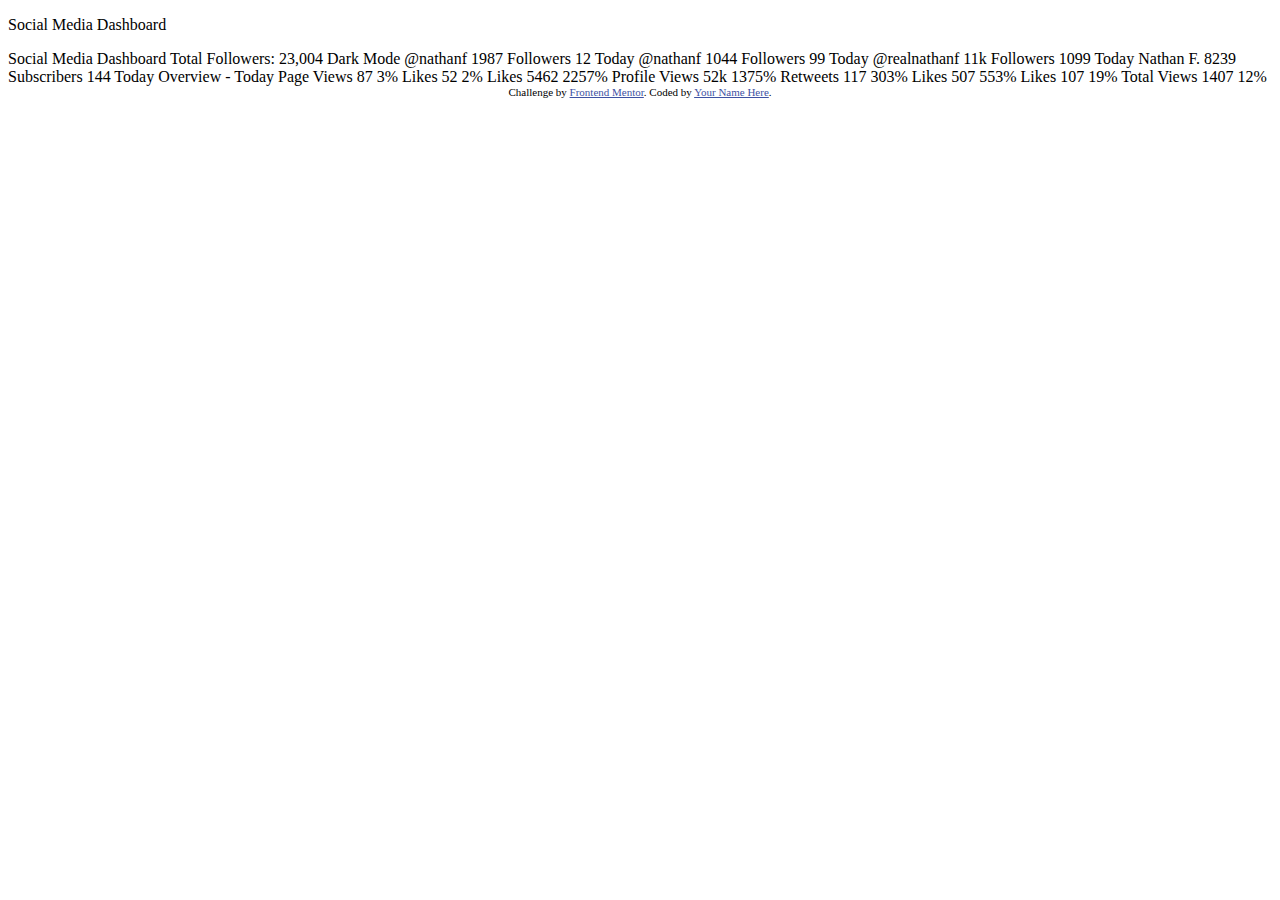
==== index.html @ eeecdb1b "organizing" ====
<!DOCTYPE html>
<html lang="en">
<head>
  <meta charset="UTF-8">
  <meta name="viewport" content="width=device-width, initial-scale=1.0"> <!-- displays site properly based on user's device -->

  <link rel="icon" type="image/png" sizes="32x32" href="./images/favicon-32x32.png">
  
  <title>Frontend Mentor | [Challenge Name Here]</title>

  <link rel="stylesheet" href="css/index.css">

  <!-- Feel free to remove these styles or customise in your own stylesheet 👍 -->
  <style>
    .attribution { font-size: 11px; text-align: center; }
    .attribution a { color: hsl(228, 45%, 44%); }
  </style>
</head>
<body>

  <p>  Social Media Dashboard  </p>
  Social Media Dashboard
  Total Followers: 23,004

  Dark Mode

  

  @nathanf
  1987
  Followers
  12 Today

  @nathanf
  1044
  Followers
  99 Today

  @realnathanf
  11k
  Followers
  1099 Today

  Nathan F.
  8239
  Subscribers
  144 Today



  Overview - Today

  Page Views
  87
  3%

  Likes
  52
  2%

  Likes
  5462
  2257%

  Profile Views
  52k
  1375%

  Retweets
  117
  303%

  Likes
  507
  553%

  Likes
  107
  19%

  Total Views
  1407
  12%
  
  <div class="attribution">
    Challenge by <a href="https://www.frontendmentor.io?ref=challenge" target="_blank">Frontend Mentor</a>. 
    Coded by <a href="#">Your Name Here</a>.
  </div>
</body>
</html>
---- css/index.css ----
/* Font */
@import url('https://fonts.googleapis.com/css2?family=Inter:wght@400;700&display=swap');


/* CSS Files Import */
@import url("sections/fonts.css");
@import url("sections/layout.css");


/* // CSS Variables = Reusability // */
:root {
    --inter: "Inter", sans-serif;

    /* Primary Colors */
    --limeGreen: hsl(163, 72%, 41%);
    --brightRed: hsl(356, 69%, 56%);
    --facebook: hsl(208, 92%, 53%);
    --twitter: hsl(203, 89%, 53%);
    --instagram1: hsl(37, 97%, 70%);
    --instagram2: hsl(329, 70%, 58%);
    --youtube: hsl(348, 97%, 39%);
    /* Toggle Colors */
    --toggleLight: hsl(230, 22%, 74%);
    --toggleDark: hsl(210, 78%, 56%);
    --toggleDark2: hsl(146, 68%, 55%);
    /* Dark Theme Colors */
    --darkBG: hsl(230, 17%, 14%);
    --darkTopBG: hsl(232, 19%, 15%);
    --darkCardBG: hsl(228, 28%, 20%);
    --darkText: hsl(228, 34%, 66%);
    --darkWhite: hsl(0, 0%, 100%);
}
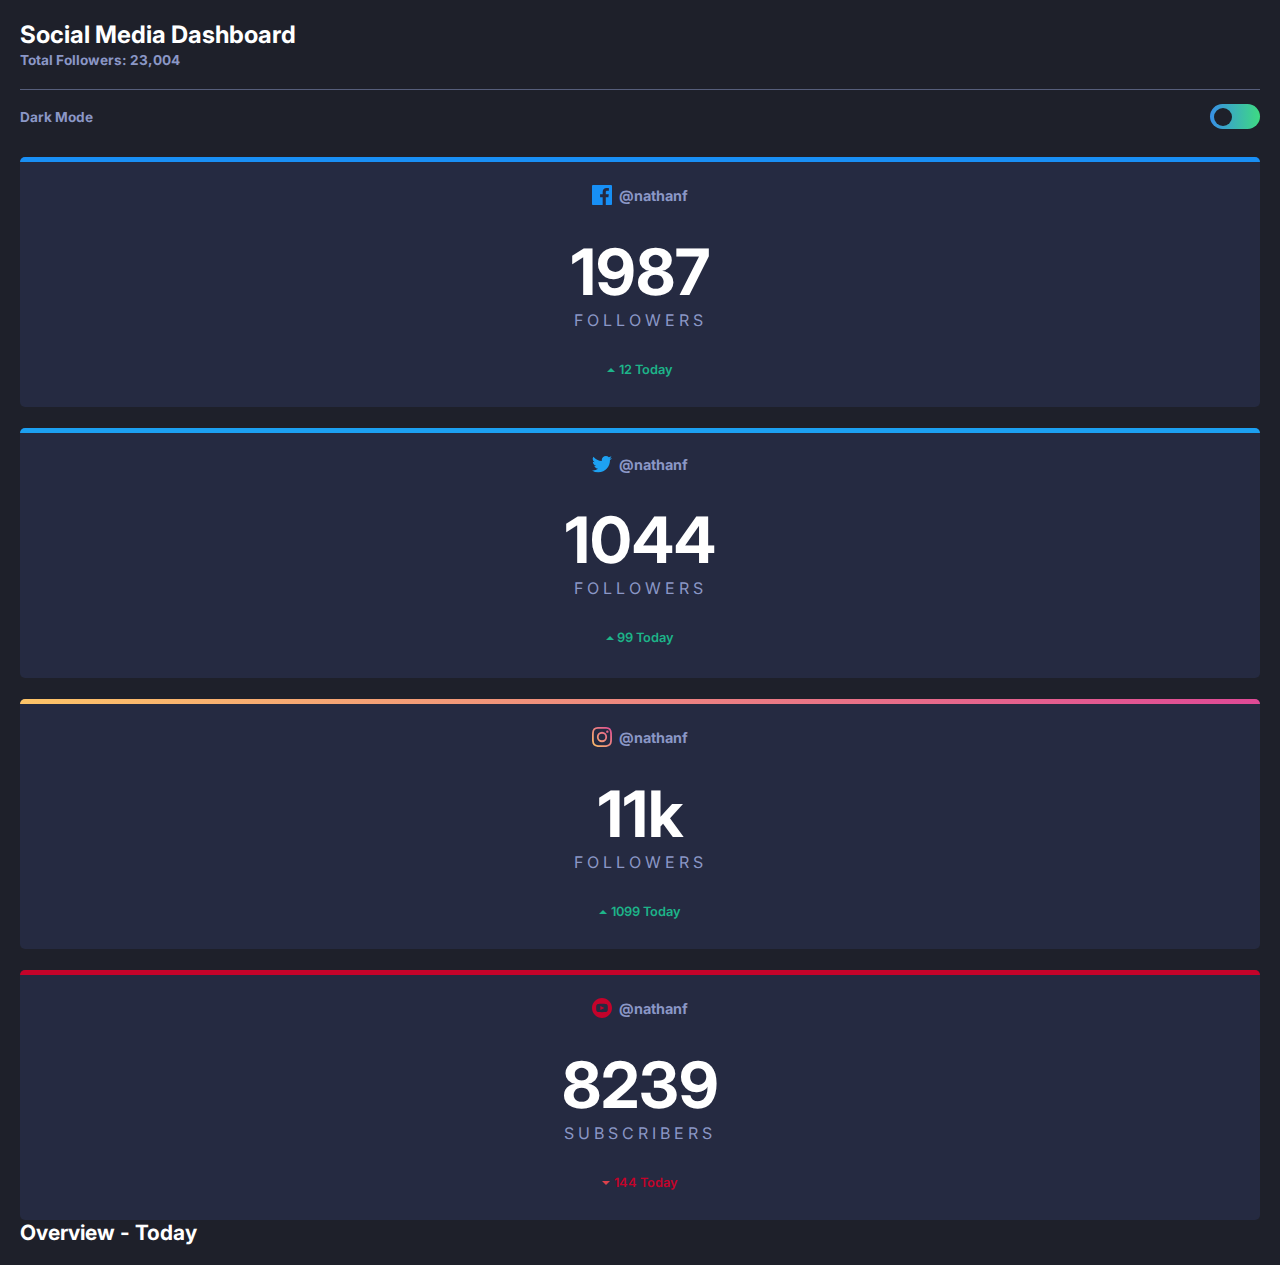
==== commit 8551cf7b: "30% Finished" ====
--- a/index.html
+++ b/index.html
@@ -2,89 +2,104 @@
 <html lang="en">
 <head>
   <meta charset="UTF-8">
-  <meta name="viewport" content="width=device-width, initial-scale=1.0"> <!-- displays site properly based on user's device -->
-
+  <meta name="viewport" content="width=device-width, initial-scale=1.0"> 
   <link rel="icon" type="image/png" sizes="32x32" href="./images/favicon-32x32.png">
   
   <title>Frontend Mentor | [Challenge Name Here]</title>
 
   <link rel="stylesheet" href="css/index.css">
 
-  <!-- Feel free to remove these styles or customise in your own stylesheet 👍 -->
-  <style>
-    .attribution { font-size: 11px; text-align: center; }
-    .attribution a { color: hsl(228, 45%, 44%); }
-  </style>
 </head>
 <body>
 
-  <p>  Social Media Dashboard  </p>
-  Social Media Dashboard
-  Total Followers: 23,004
+  <div class="container">
+    <header>
+      <div class="header-title">
+        <h1>Social Media Dashboard</h1>
+        <span class="header-subtitle">Total Followers: 23,004</span>
+      </div>
+      <div class="header-toggle">
+        <span>Dark Mode</span>
+        <div class="header-toggleButton">
+          <input type="checkbox" id="toggle-btn">
+          <label for="toggle-btn"></label>
+        </div>
+      </div>
+    </header>
 
-  Dark Mode
+    <main>
+      <div class="card-container">
+        <div class="cards fb-card">
+          <div class="cards-top">
+            <img src="images/icon-facebook.svg" alt="Facebook Logo">
+            <span class="username">@nathanf</span>
+          </div>
+          <div class="cards-middle">
+            <h3>1987</h3>
+            <p>Followers</p>
+          </div>
+          <div class="cards-bottom">
+            <img src="images/icon-up.svg" alt="Increase Arrow">
+            <span>12 Today</span>
+          </div>
+        </div>
 
-  
+        <div class="cards twitter-card">
+          <div class="cards-top">
+            <img src="images/icon-twitter.svg" alt="Twitter Logo">
+            <span class="username">@nathanf</span>
+          </div>
+          <div class="cards-middle">
+            <h3>1044</h3>
+            <p>Followers</p>
+          </div>
+          <div class="cards-bottom">
+            <img src="images/icon-up.svg" alt="Increase Arrow">
+            <span>99 Today</span>
+          </div>
+        </div>
 
-  @nathanf
-  1987
-  Followers
-  12 Today
+        <div class="cards instagram-card">
+          <div class="cards-top">
+            <img src="images/icon-instagram.svg" alt="Instagram Logo">
+            <span class="username">@nathanf</span>
+          </div>
+          <div class="cards-middle">
+            <h3>11k</h3>
+            <p>Followers</p>
+          </div>
+          <div class="cards-bottom">
+            <img src="images/icon-up.svg" alt="Increase Arrow">
+            <span>1099 Today</span>
+          </div>
+        </div>
 
-  @nathanf
-  1044
-  Followers
-  99 Today
-
-  @realnathanf
-  11k
-  Followers
-  1099 Today
-
-  Nathan F.
-  8239
-  Subscribers
-  144 Today
+        <div class="cards youtube-card">
+          <div class="cards-top">
+            <img src="images/icon-youtube.svg" alt="Youtube Logo">
+            <span class="username">@nathanf</span>
+          </div>
+          <div class="cards-middle">
+            <h3>8239</h3>
+            <p>Subscribers</p>
+          </div>
+          <div class="cards-bottom">
+            <img src="images/icon-down.svg" alt="Increase Arrow">
+            <span class="negative">144 Today</span>
+          </div>
+        </div>
+      </div>
+      <div class="subCards">
+        <h2>Overview - Today</h2>
+      </div>
+    </main>
+  </div>
+</body>
+</html>
 
 
-
-  Overview - Today
-
-  Page Views
-  87
-  3%
-
-  Likes
-  52
-  2%
-
-  Likes
-  5462
-  2257%
-
-  Profile Views
-  52k
-  1375%
-
-  Retweets
-  117
-  303%
-
-  Likes
-  507
-  553%
-
-  Likes
-  107
-  19%
-
-  Total Views
-  1407
-  12%
-  
+<!--
   <div class="attribution">
     Challenge by <a href="https://www.frontendmentor.io?ref=challenge" target="_blank">Frontend Mentor</a>. 
     Coded by <a href="#">Your Name Here</a>.
-  </div>
-</body>
-</html>+  </div> -->--- a/css/index.css
+++ b/css/index.css
@@ -3,8 +3,8 @@
 
 
 /* CSS Files Import */
-@import url("sections/fonts.css");
-@import url("sections/layout.css");
+@import url("sections/header.css");
+@import url("sections/main.css");
 
 
 /* // CSS Variables = Reusability // */
@@ -29,6 +29,27 @@
     --darkCardBG: hsl(228, 28%, 20%);
     --darkText: hsl(228, 34%, 66%);
     --darkWhite: hsl(0, 0%, 100%);
+    /* Light Theme Colors */
+    --lightBG: hsl(0, 0%, 100%);
+    --lightTopBG: hsl(225, 100%, 98%);
+    --lightCardBG: hsl(227, 47%, 96%);
+    --lightTextBlue: hsl(228, 12%, 44%);
+    --lightTextBlue2: hsl(230, 17%, 14%);
+}
+
+
+* {
+    margin: 0;
+    padding: 0;
+    box-sizing: border-box;
+}
+
+body {
+    background-color: var(--darkBG);
+    color: var(--darkWhite);
+
+    font-family: var(--inter);
+    font-size: 14px;
 }
 
 
@@ -37,4 +58,3 @@
 
 
 
-
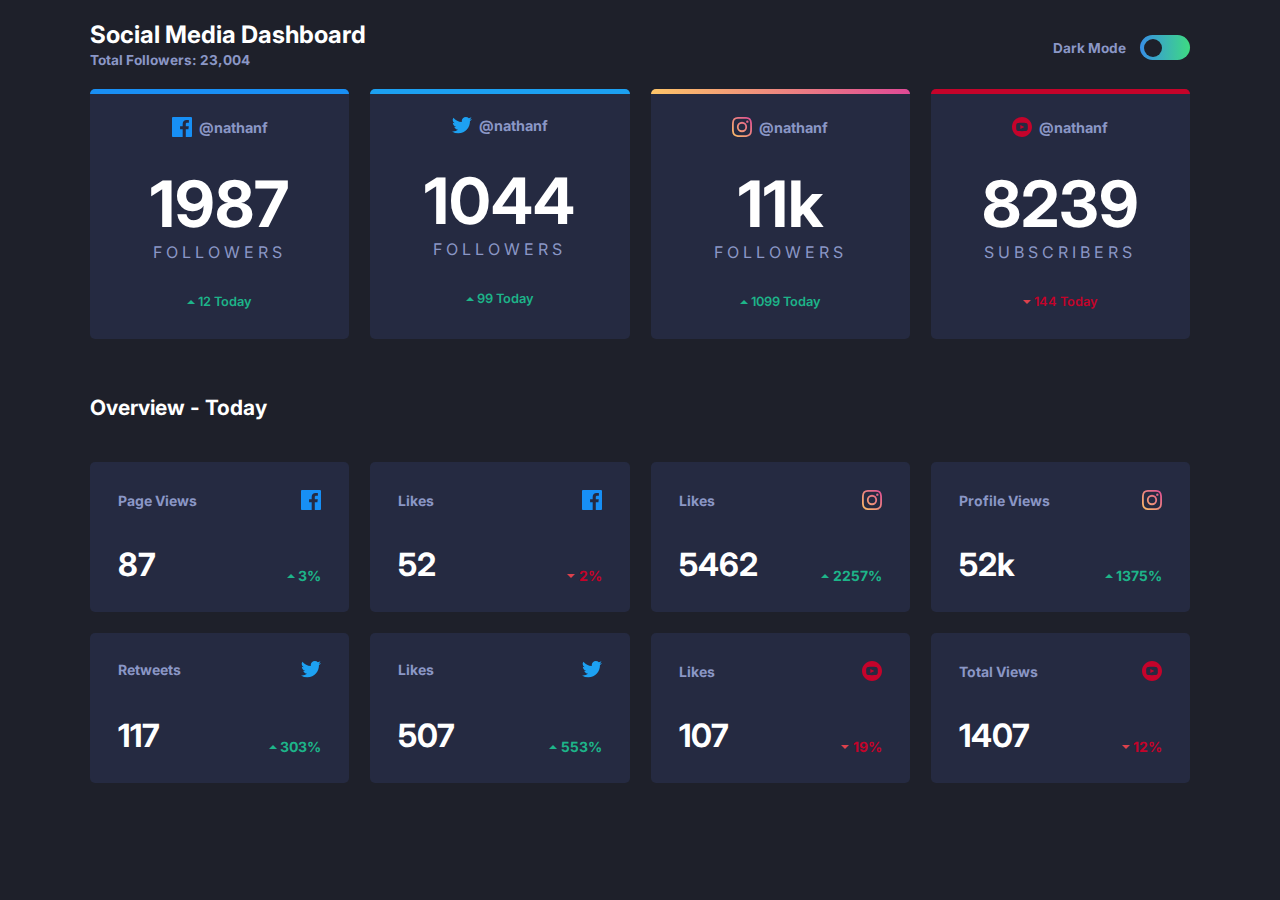
==== commit b4e488a9: "Done" ====
--- a/index.html
+++ b/index.html
@@ -10,9 +10,8 @@
   <link rel="stylesheet" href="css/index.css">
 
 </head>
-<body>
-
-  <div class="container">
+<body class="dark-mode">
+  <div class="max-container">
     <header>
       <div class="header-title">
         <h1>Social Media Dashboard</h1>
@@ -22,14 +21,14 @@
         <span>Dark Mode</span>
         <div class="header-toggleButton">
           <input type="checkbox" id="toggle-btn">
-          <label for="toggle-btn"></label>
+          <label for="toggle-btn" id="toggle-color"></label>
         </div>
       </div>
     </header>
 
     <main>
       <div class="card-container">
-        <div class="cards fb-card">
+        <div class="cards fb-card DL-mode">
           <div class="cards-top">
             <img src="images/icon-facebook.svg" alt="Facebook Logo">
             <span class="username">@nathanf</span>
@@ -38,13 +37,13 @@
             <h3>1987</h3>
             <p>Followers</p>
           </div>
-          <div class="cards-bottom">
+          <div class="cards-bottom alignCenter">
             <img src="images/icon-up.svg" alt="Increase Arrow">
             <span>12 Today</span>
           </div>
         </div>
 
-        <div class="cards twitter-card">
+        <div class="cards twitter-card DL-mode">
           <div class="cards-top">
             <img src="images/icon-twitter.svg" alt="Twitter Logo">
             <span class="username">@nathanf</span>
@@ -53,13 +52,13 @@
             <h3>1044</h3>
             <p>Followers</p>
           </div>
-          <div class="cards-bottom">
+          <div class="cards-bottom alignCenter">
             <img src="images/icon-up.svg" alt="Increase Arrow">
             <span>99 Today</span>
           </div>
         </div>
 
-        <div class="cards instagram-card">
+        <div class="cards instagram-card DL-mode">
           <div class="cards-top">
             <img src="images/icon-instagram.svg" alt="Instagram Logo">
             <span class="username">@nathanf</span>
@@ -68,13 +67,13 @@
             <h3>11k</h3>
             <p>Followers</p>
           </div>
-          <div class="cards-bottom">
+          <div class="cards-bottom alignCenter">
             <img src="images/icon-up.svg" alt="Increase Arrow">
             <span>1099 Today</span>
           </div>
         </div>
 
-        <div class="cards youtube-card">
+        <div class="cards youtube-card DL-mode">
           <div class="cards-top">
             <img src="images/icon-youtube.svg" alt="Youtube Logo">
             <span class="username">@nathanf</span>
@@ -83,20 +82,134 @@
             <h3>8239</h3>
             <p>Subscribers</p>
           </div>
-          <div class="cards-bottom">
+          <div class="cards-bottom alignCenter">
             <img src="images/icon-down.svg" alt="Increase Arrow">
             <span class="negative">144 Today</span>
           </div>
         </div>
       </div>
-      <div class="subCards">
-        <h2>Overview - Today</h2>
+
+      <h2>Overview - Today</h2>
+
+      <div class="subcard-container">
+        <div class="sub-card DL-mode">
+          <div class="sub-card_top">
+            <span>Page Views</span>
+            <img src="images/icon-facebook.svg" alt="Facebook Logo">
+          </div>
+          <div class="sub-card_bottom">
+            <h4>87</h4>
+            <div class="sub-card__bottom-number alignCenter">
+              <img src="images/icon-up.svg" alt="">
+              <span>3%</span>
+            </div>
+          </div>
+        </div>
+        <!-- card 2 -->
+        <div class="sub-card DL-mode"> 
+          <div class="sub-card_top">
+            <span>Likes</span>
+            <img src="images/icon-facebook.svg" alt="Facebook Logo">
+          </div>
+          <div class="sub-card_bottom">
+            <h4>52</h4>
+            <div class="sub-card__bottom-number alignCenter">
+              <img src="images/icon-down.svg" alt="">
+              <span class="negative">2%</span>
+            </div>
+          </div>
+        </div>
+        <!-- card 3 -->
+        <div class="sub-card DL-mode">
+          <div class="sub-card_top">
+            <span>Likes</span>
+            <img src="images/icon-instagram.svg" alt="Instagram Logo">
+          </div>
+          <div class="sub-card_bottom">
+            <h4>5462</h4>
+            <div class="sub-card__bottom-number alignCenter">
+              <img src="images/icon-up.svg" alt="">
+              <span>2257%</span>
+            </div>
+          </div>
+        </div>
+        <!-- card 4 -->
+        <div class="sub-card DL-mode">
+          <div class="sub-card_top">
+            <span>Profile Views</span>
+            <img src="images/icon-instagram.svg" alt="Instagram Logo">
+          </div>
+          <div class="sub-card_bottom">
+            <h4>52k</h4>
+            <div class="sub-card__bottom-number alignCenter">
+              <img src="images/icon-up.svg" alt="">
+              <span>1375%</span>
+            </div>
+          </div>
+        </div>
+        <!-- card 5 -->
+        <div class="sub-card DL-mode">
+          <div class="sub-card_top">
+            <span>Retweets</span>
+            <img src="images/icon-twitter.svg" alt="Twitter Logo">
+          </div>
+          <div class="sub-card_bottom">
+            <h4>117</h4>
+            <div class="sub-card__bottom-number alignCenter">
+              <img src="images/icon-up.svg" alt="">
+              <span>303%</span>
+            </div>
+          </div>
+        </div>
+        <!-- card 6 -->
+        <div class="sub-card DL-mode">
+          <div class="sub-card_top">
+            <span>Likes</span>
+            <img src="images/icon-twitter.svg" alt="Twitter Logo">
+          </div>
+          <div class="sub-card_bottom">
+            <h4>507</h4>
+            <div class="sub-card__bottom-number alignCenter">
+              <img src="images/icon-up.svg" alt="">
+              <span>553%</span>
+            </div>
+          </div>
+        </div>
+        <!-- card 7 -->
+        <div class="sub-card DL-mode">
+          <div class="sub-card_top">
+            <span>Likes</span>
+            <img src="images/icon-youtube.svg" alt="Youtube Logo">
+          </div>
+          <div class="sub-card_bottom">
+            <h4>107</h4>
+            <div class="sub-card__bottom-number alignCenter">
+              <img src="images/icon-down.svg" alt="">
+              <span class="negative">19%</span>
+            </div>
+          </div>
+        </div>
+        <!-- card 8 -->
+        <div class="sub-card DL-mode">
+          <div class="sub-card_top">
+            <span>Total Views</span>
+            <img src="images/icon-youtube.svg" alt="Youtube Logo">
+          </div>
+          <div class="sub-card_bottom">
+            <h4>1407</h4>
+            <div class="sub-card__bottom-number alignCenter">
+              <img src="images/icon-down.svg" alt="">
+              <span class="negative">12%</span>
+            </div>
+          </div>
+        </div>
       </div>
     </main>
   </div>
+
+  <script src="main.js"></script>
 </body>
 </html>
-
 
 <!--
   <div class="attribution">
--- a/css/index.css
+++ b/css/index.css
@@ -23,6 +23,8 @@
     --toggleLight: hsl(230, 22%, 74%);
     --toggleDark: hsl(210, 78%, 56%);
     --toggleDark2: hsl(146, 68%, 55%);
+
+    --darkHover: hsl(228, 25%, 27%);
     /* Dark Theme Colors */
     --darkBG: hsl(230, 17%, 14%);
     --darkTopBG: hsl(232, 19%, 15%);
@@ -35,6 +37,7 @@
     --lightCardBG: hsl(227, 47%, 96%);
     --lightTextBlue: hsl(228, 12%, 44%);
     --lightTextBlue2: hsl(230, 17%, 14%);
+    --lightHover:  #E1E3F0;
 }
 
 
@@ -45,16 +48,114 @@
 }
 
 body {
-    background-color: var(--darkBG);
-    color: var(--darkWhite);
-
     font-family: var(--inter);
     font-size: 14px;
 }
 
+.max-container {
+    max-width: 1100px;
+    margin: 0 auto;
+}
 
 
+.alignCenter {
+    display: flex;
+    align-items: center;    
+    gap: 0.25em;
+}
+
+h4 {
+    font-size: 2rem;
+}
+
+.cards,
+.sub-card {
+    transition: 250ms ease-in-out;
+
+}
 
 
+div label {
+    background-color: gainsboro; /* Toggle BTN Background Color */
+}   
 
 
+/* /// Dark & Light Mode /// */
+.dark-mode {
+    background-color: var(--darkBG);
+    color: var(--darkWhite);
+}
+
+.light-mode {
+    background-color: var(--lightBG);
+    color: var(--lightTextBlue2);
+}
+
+.dark-mode div label {
+    background: linear-gradient(to right, hsl(210, 78%, 56%), hsl(146, 68%, 55%));
+}
+
+.dark-mode .cards:hover,
+.dark-mode .sub-card:hover {
+    background-color: var(--darkHover);
+    cursor: pointer;
+}
+
+.light-mode .cards:hover,
+.light-mode .sub-card:hover {
+    background-color:  var(--lightHover);
+    cursor: pointer;
+
+}
+
+.hoverLight {
+    background-color: gray;
+}
+
+.cardLightMode {
+    background-color: var(--lightCardBG);
+}
+
+
+/* /// Responsive Design /// */
+
+/* Tablet Dimensions */
+@media (min-width: 550px) {
+    .card-container {
+        display: grid;
+        grid-template-rows:  repeat(2, 250px);
+        grid-template-columns: repeat(2, 1fr);
+    }
+
+    .subcard-container {
+        grid-template-rows:  repeat(4, 150px);
+        grid-template-columns: repeat(2, 1fr);
+    }
+
+    header {
+        display: flex;
+        justify-content: space-between;
+    }
+
+    .header-title {
+        border-bottom: none;
+    }
+
+    .header-toggle span{
+        margin-right: 1em;
+    }
+}
+
+/* Desktop Dimension */
+@media (min-width: 1000px) {
+    .card-container {
+        grid-template-rows:  repeat(1, 250px);
+        grid-template-columns: repeat(4, 1fr);
+    }
+
+    .subcard-container {
+        grid-template-rows:  repeat(2, 150px);
+        grid-template-columns: repeat(4, 1fr);
+    }
+}
+
